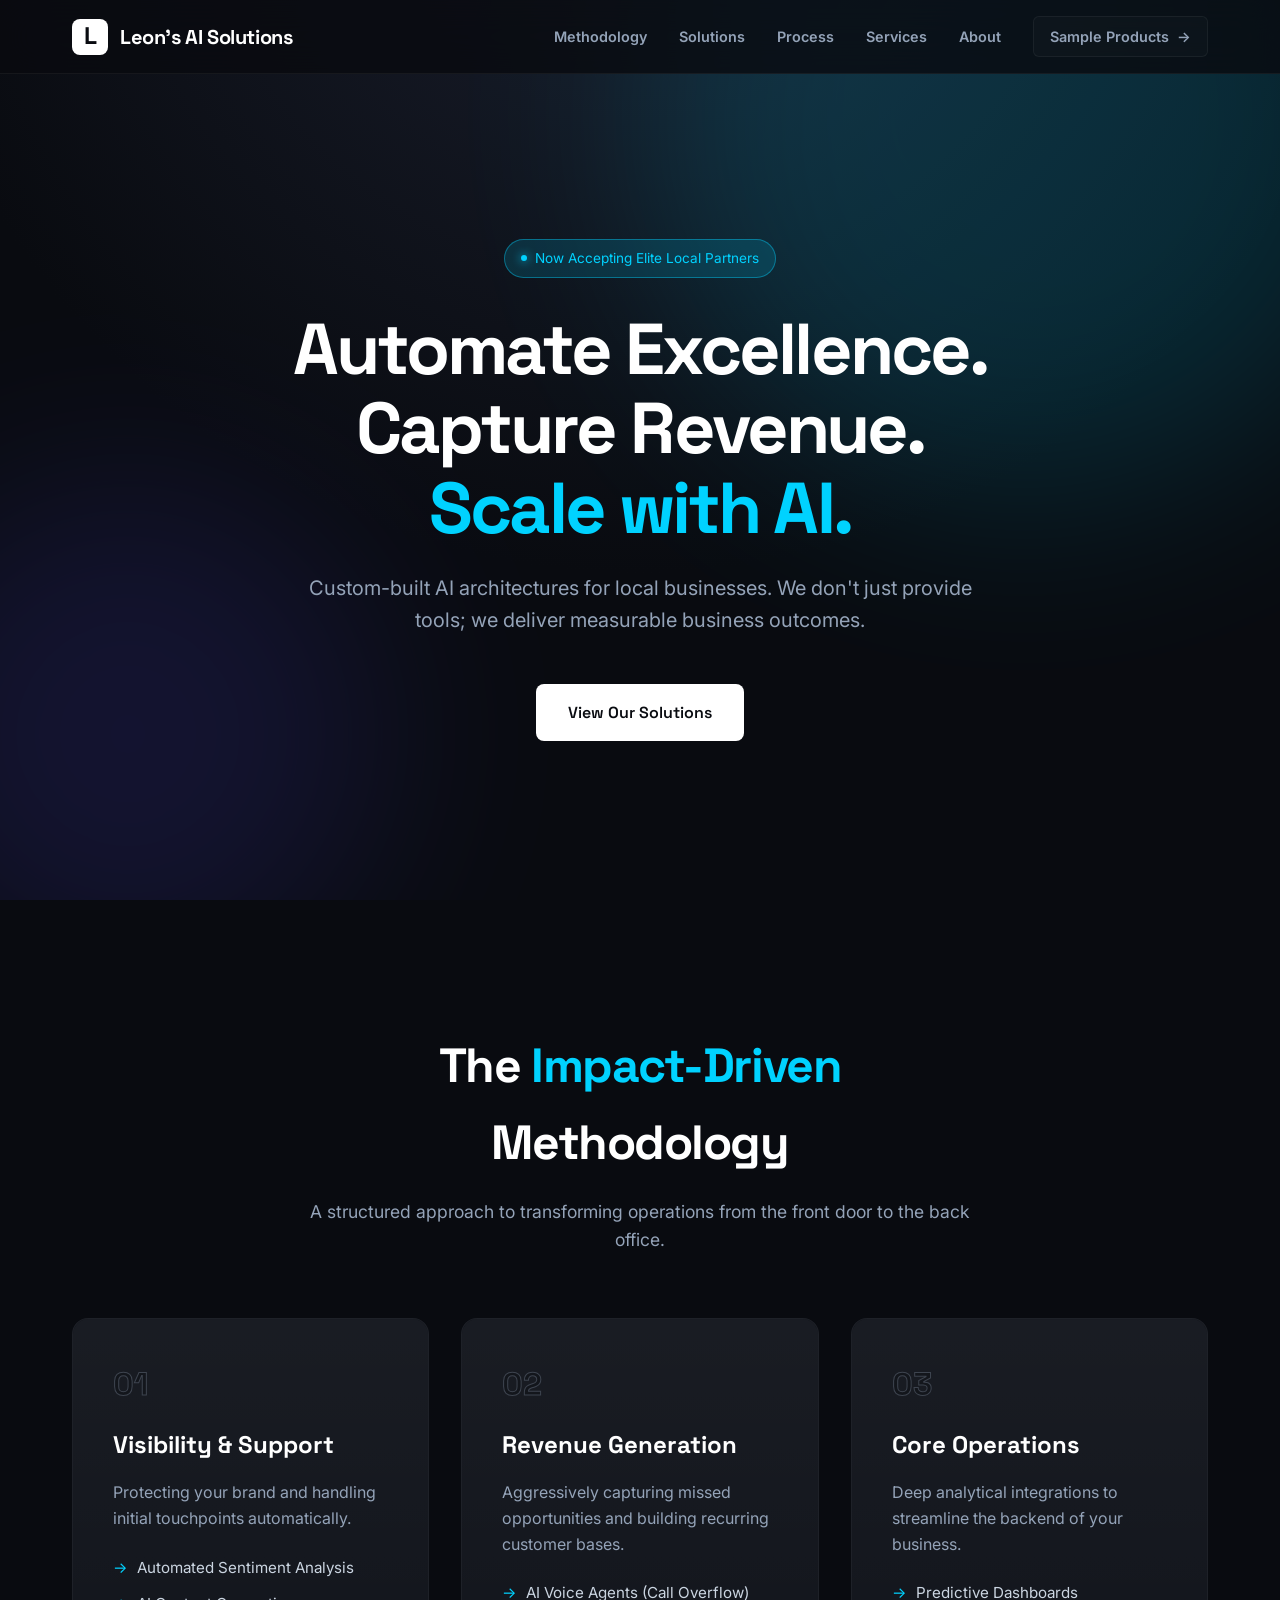
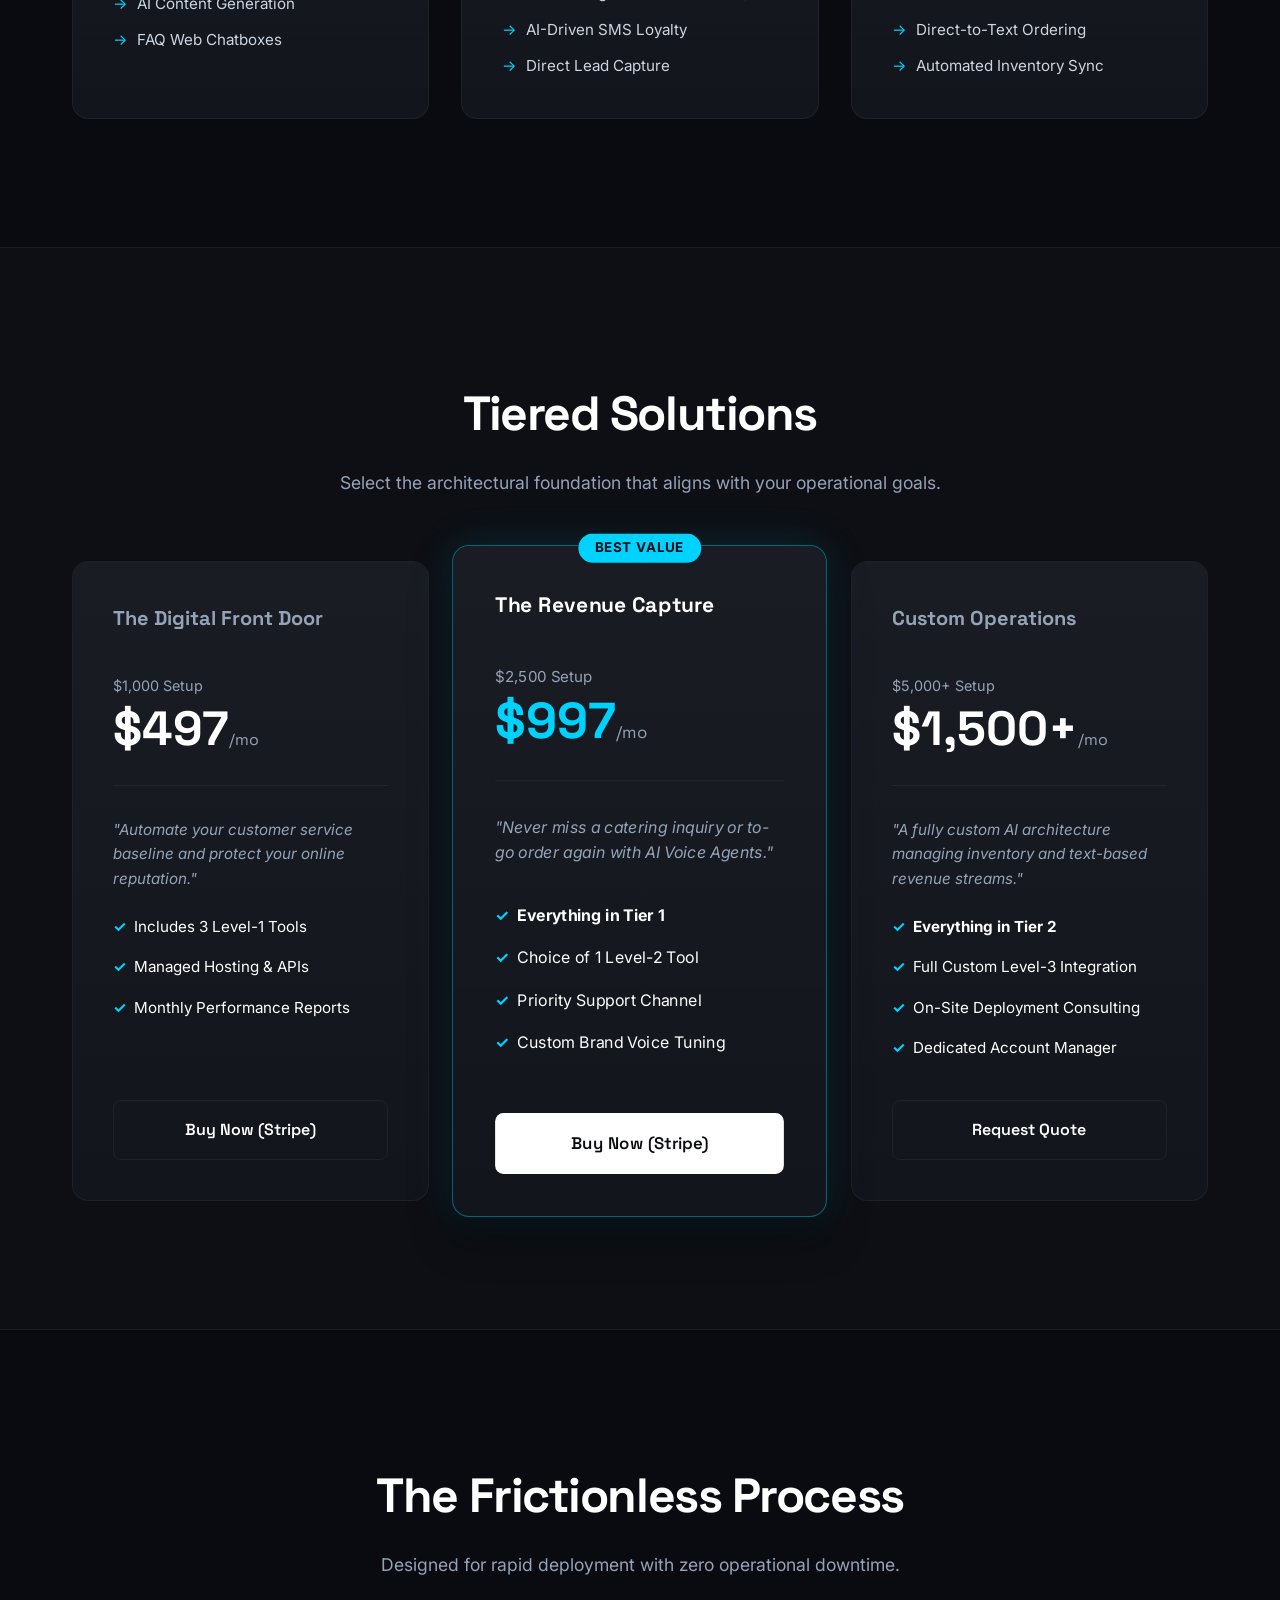
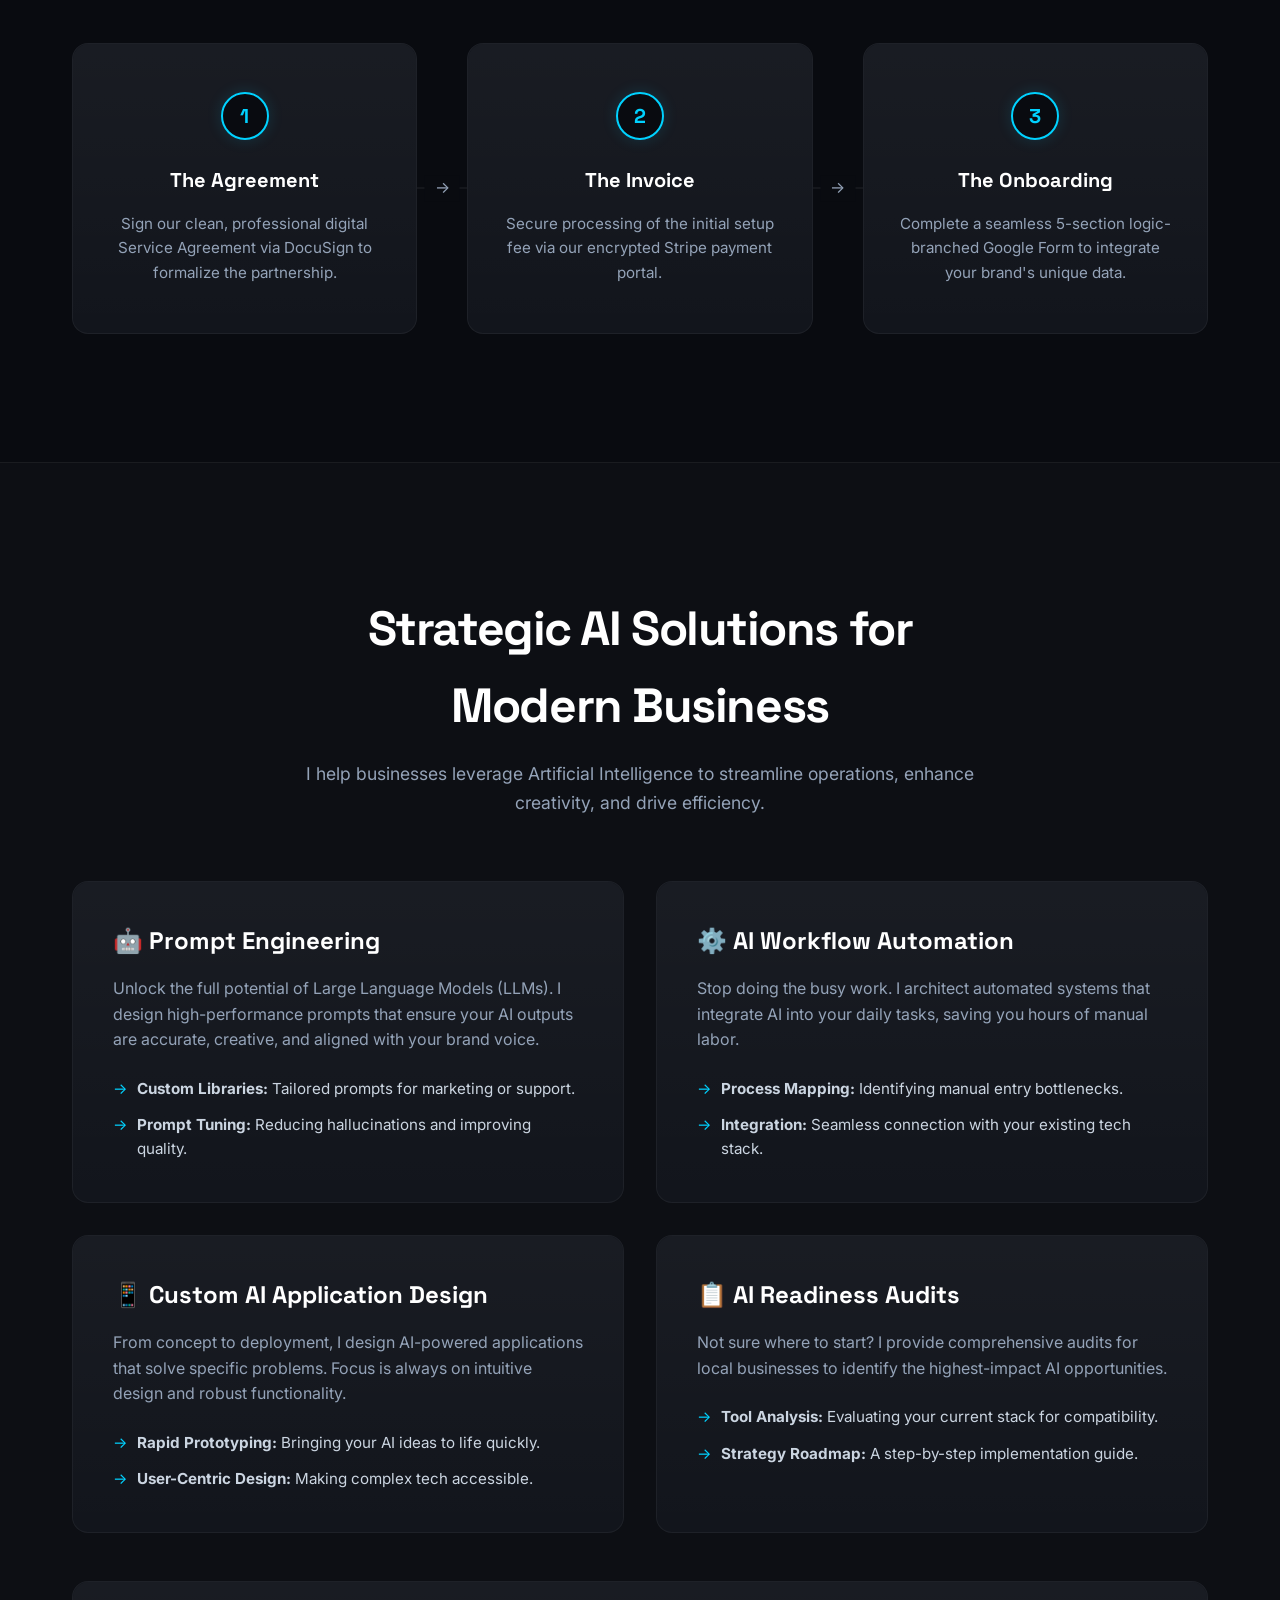
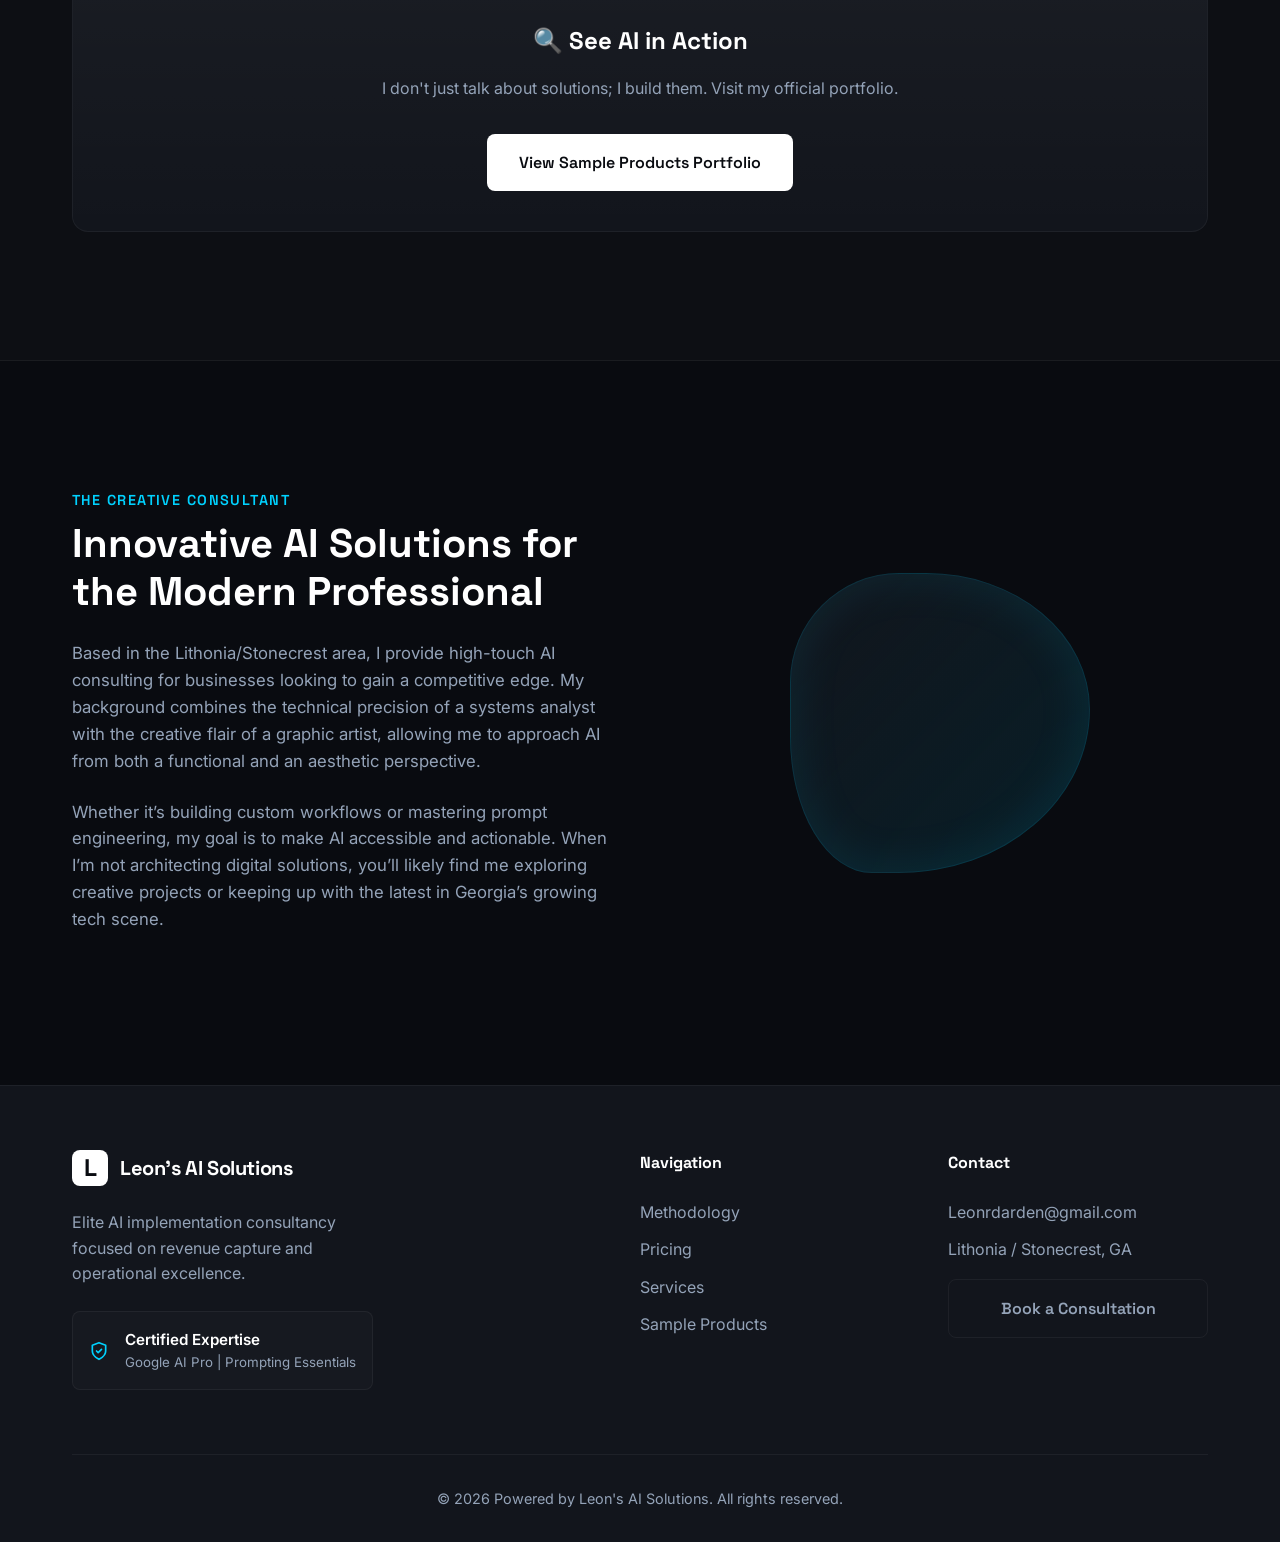
==== leons-ai.html @ 8d6b0072 "Initial commit" ====
<!DOCTYPE html>
<html lang="en">
<head>
    <meta charset="UTF-8">
    <meta name="viewport" content="width=device-width, initial-scale=1.0">
    <meta name="description" content="Leon's AI Solutions - High-conversion, elite AI implementation consultancy.">
    <title>Leon's AI Solutions | Automate Excellence</title>
    <link href="https://fonts.googleapis.com/css2?family=Inter:wght@300;400;600;800&family=Space+Grotesk:wght@400;700&display=swap" rel="stylesheet">
    <link rel="stylesheet" href="leons-ai.css">
</head>
<body>
    
    <!-- Background Effects -->
    <div class="ag-background">
        <div class="ambient-glow primary-glow"></div>
        <div class="ambient-glow secondary-glow"></div>
        <div class="particle left-particle"></div>
        <div class="particle right-particle"></div>
    </div>

    <!-- Navigation -->
    <header class="ag-header">
        <div class="container header-content">
            <div class="logo">
                <span class="logo-mark">L</span>
                <span class="logo-text">Leon's AI Solutions</span>
            </div>
            <nav class="ag-nav">
                <a href="#methodology">Methodology</a>
                <a href="#solutions">Solutions</a>
                <a href="#process">Process</a>
                <a href="#services">Services</a>
                <a href="#about">About</a>
                <a href="index.html" class="portfolio-link">Sample Products <span class="arrow">→</span></a>
            </nav>
        </div>
    </header>

    <main>
        <!-- Section 1: Hero Header -->
        <section class="hero-section">
            <div class="container hero-content">
                <div class="status-badge slide-up-1">
                    <span class="dot"></span>
                    Now Accepting Elite Local Partners
                </div>
                <h1 class="hero-headline slide-up-2">Automate Excellence.<br>Capture Revenue.<br><span class="text-accent">Scale with AI.</span></h1>
                <p class="hero-subheadline slide-up-3">Custom-built AI architectures for local businesses. We don't just provide tools; we deliver measurable business outcomes.</p>
                <div class="hero-actions slide-up-4">
                    <a href="#solutions" class="btn btn-primary">View Our Solutions</a>
                </div>
            </div>
        </section>

        <!-- Section 2: The Methodology -->
        <section id="methodology" class="content-section">
            <div class="container">
                <div class="section-header">
                    <h2>The <span class="text-accent">Impact-Driven</span> Methodology</h2>
                    <p>A structured approach to transforming operations from the front door to the back office.</p>
                </div>
                
                <div class="grid layout-3-col">
                    <!-- Level 1 -->
                    <div class="ag-card float-hover">
                        <div class="card-icon">01</div>
                        <h3>Visibility & Support</h3>
                        <p>Protecting your brand and handling initial touchpoints automatically.</p>
                        <ul class="feature-list">
                            <li>Automated Sentiment Analysis</li>
                            <li>AI Content Generation</li>
                            <li>FAQ Web Chatboxes</li>
                        </ul>
                    </div>

                    <!-- Level 2 -->
                    <div class="ag-card float-hover">
                        <div class="card-icon">02</div>
                        <h3>Revenue Generation</h3>
                        <p>Aggressively capturing missed opportunities and building recurring customer bases.</p>
                        <ul class="feature-list">
                            <li>AI Voice Agents (Call Overflow)</li>
                            <li>AI-Driven SMS Loyalty</li>
                            <li>Direct Lead Capture</li>
                        </ul>
                    </div>

                    <!-- Level 3 -->
                    <div class="ag-card float-hover">
                        <div class="card-icon">03</div>
                        <h3>Core Operations</h3>
                        <p>Deep analytical integrations to streamline the backend of your business.</p>
                        <ul class="feature-list">
                            <li>Predictive Dashboards</li>
                            <li>Direct-to-Text Ordering</li>
                            <li>Automated Inventory Sync</li>
                        </ul>
                    </div>
                </div>
            </div>
        </section>

        <!-- Section 3: Tiered Solutions (Pricing Table) -->
        <section id="solutions" class="content-section section-alternate">
            <div class="container">
                <div class="section-header">
                    <h2>Tiered Solutions</h2>
                    <p>Select the architectural foundation that aligns with your operational goals.</p>
                </div>

                <div class="pricing-grid">
                    <!-- Package 1 -->
                    <div class="pricing-card ag-card">
                        <div class="pkg-header">
                            <h3>The Digital Front Door</h3>
                        </div>
                        <div class="pkg-price">
                            <div class="setup-fee">$1,000 Setup</div>
                            <div class="monthly-fee"><span>$497</span>/mo</div>
                        </div>
                        <p class="pkg-desc">"Automate your customer service baseline and protect your online reputation."</p>
                        <ul class="pkg-features">
                            <li>Includes 3 Level-1 Tools</li>
                            <li>Managed Hosting & APIs</li>
                            <li>Monthly Performance Reports</li>
                        </ul>
                        <a href="javascript:void(0);" class="btn btn-outline stripe-btn">Buy Now (Stripe)</a>
                    </div>

                    <!-- Package 2: Featured -->
                    <div class="pricing-card ag-card featured-pkg">
                        <div class="featured-badge">Best Value</div>
                        <div class="pkg-header">
                            <h3>The Revenue Capture</h3>
                        </div>
                        <div class="pkg-price">
                            <div class="setup-fee">$2,500 Setup</div>
                            <div class="monthly-fee text-accent"><span>$997</span>/mo</div>
                        </div>
                        <p class="pkg-desc">"Never miss a catering inquiry or to-go order again with AI Voice Agents."</p>
                        <ul class="pkg-features">
                            <li><strong>Everything in Tier 1</strong></li>
                            <li>Choice of 1 Level-2 Tool</li>
                            <li>Priority Support Channel</li>
                            <li>Custom Brand Voice Tuning</li>
                        </ul>
                        <a href="javascript:void(0);" class="btn btn-primary stripe-btn">Buy Now (Stripe)</a>
                    </div>

                    <!-- Package 3 -->
                    <div class="pricing-card ag-card">
                        <div class="pkg-header">
                            <h3>Custom Operations</h3>
                        </div>
                        <div class="pkg-price">
                            <div class="setup-fee">$5,000+ Setup</div>
                            <div class="monthly-fee"><span>$1,500+</span>/mo</div>
                        </div>
                        <p class="pkg-desc">"A fully custom AI architecture managing inventory and text-based revenue streams."</p>
                        <ul class="pkg-features">
                            <li><strong>Everything in Tier 2</strong></li>
                            <li>Full Custom Level-3 Integration</li>
                            <li>On-Site Deployment Consulting</li>
                            <li>Dedicated Account Manager</li>
                        </ul>
                        <a href="mailto:Leonrdarden@gmail.com" class="btn btn-outline stripe-btn">Request Quote</a>
                    </div>
                </div>
            </div>
        </section>

        <!-- Section 4: The Frictionless Process -->
        <section id="process" class="content-section">
            <div class="container">
                <div class="section-header">
                    <h2>The Frictionless Process</h2>
                    <p>Designed for rapid deployment with zero operational downtime.</p>
                </div>

                <div class="process-timeline">
                    <div class="process-step ag-card">
                        <div class="step-num">1</div>
                        <div class="step-content">
                            <h4>The Agreement</h4>
                            <p>Sign our clean, professional digital Service Agreement via DocuSign to formalize the partnership.</p>
                        </div>
                    </div>
                    
                    <div class="process-connector"></div>
                    
                    <div class="process-step ag-card">
                        <div class="step-num">2</div>
                        <div class="step-content">
                            <h4>The Invoice</h4>
                            <p>Secure processing of the initial setup fee via our encrypted Stripe payment portal.</p>
                        </div>
                    </div>
                    
                    <div class="process-connector"></div>
                    
                    <div class="process-step ag-card">
                        <div class="step-num">3</div>
                        <div class="step-content">
                            <h4>The Onboarding</h4>
                            <p>Complete a seamless 5-section logic-branched Google Form to integrate your brand's unique data.</p>
                        </div>
                    </div>
                </div>
            </div>
        </section>

        <!-- Section: Services -->
        <section id="services" class="content-section section-alternate">
            <div class="container">
                <div class="section-header">
                    <h2>Strategic AI Solutions for Modern Business</h2>
                    <p>I help businesses leverage Artificial Intelligence to streamline operations, enhance creativity, and drive efficiency.</p>
                </div>

                <div class="grid layout-2-col">
                    <div class="ag-card">
                        <h3>🤖 Prompt Engineering</h3>
                        <p>Unlock the full potential of Large Language Models (LLMs). I design high-performance prompts that ensure your AI outputs are accurate, creative, and aligned with your brand voice.</p>
                        <ul class="feature-list">
                            <li><strong>Custom Libraries:</strong> Tailored prompts for marketing or support.</li>
                            <li><strong>Prompt Tuning:</strong> Reducing hallucinations and improving quality.</li>
                        </ul>
                    </div>

                    <div class="ag-card">
                        <h3>⚙️ AI Workflow Automation</h3>
                        <p>Stop doing the busy work. I architect automated systems that integrate AI into your daily tasks, saving you hours of manual labor.</p>
                        <ul class="feature-list">
                            <li><strong>Process Mapping:</strong> Identifying manual entry bottlenecks.</li>
                            <li><strong>Integration:</strong> Seamless connection with your existing tech stack.</li>
                        </ul>
                    </div>

                    <div class="ag-card">
                        <h3>📱 Custom AI Application Design</h3>
                        <p>From concept to deployment, I design AI-powered applications that solve specific problems. Focus is always on intuitive design and robust functionality.</p>
                        <ul class="feature-list">
                            <li><strong>Rapid Prototyping:</strong> Bringing your AI ideas to life quickly.</li>
                            <li><strong>User-Centric Design:</strong> Making complex tech accessible.</li>
                        </ul>
                    </div>

                    <div class="ag-card">
                        <h3>📋 AI Readiness Audits</h3>
                        <p>Not sure where to start? I provide comprehensive audits for local businesses to identify the highest-impact AI opportunities.</p>
                        <ul class="feature-list">
                            <li><strong>Tool Analysis:</strong> Evaluating your current stack for compatibility.</li>
                            <li><strong>Strategy Roadmap:</strong> A step-by-step implementation guide.</li>
                        </ul>
                    </div>
                </div>

                <div class="cta-banner ag-card" style="margin-top: 3rem; text-align: center;">
                    <h3>🔍 See AI in Action</h3>
                    <p style="margin-bottom: 2rem;">I don't just talk about solutions; I build them. Visit my official portfolio.</p>
                    <a href="index.html" class="btn btn-primary">View Sample Products Portfolio</a>
                </div>
            </div>
        </section>

        <!-- Section: About Me -->
        <section id="about" class="content-section">
            <div class="container">
                <div class="about-grid">
                    <div class="about-content">
                        <span class="text-accent" style="font-weight: 600; font-size: 0.9rem; text-transform: uppercase; letter-spacing: 0.1em; display: block; margin-bottom: 0.5rem;">The Creative Consultant</span>
                        <h2>Innovative AI Solutions for the Modern Professional</h2>
                        <p>Based in the Lithonia/Stonecrest area, I provide high-touch AI consulting for businesses looking to gain a competitive edge. My background combines the technical precision of a systems analyst with the creative flair of a graphic artist, allowing me to approach AI from both a functional and an aesthetic perspective.</p>
                        <p>Whether it’s building custom workflows or mastering prompt engineering, my goal is to make AI accessible and actionable. When I’m not architecting digital solutions, you’ll likely find me exploring creative projects or keeping up with the latest in Georgia’s growing tech scene.</p>
                    </div>
                    <div class="about-visual">
                        <div class="ag-abstract-shape"></div>
                    </div>
                </div>
            </div>
        </section>

    </main>

    <!-- Section 5: Footer -->
    <footer class="ag-footer">
        <div class="container">
            <div class="footer-grid">
                <div class="footer-brand">
                    <div class="logo">
                        <span class="logo-mark">L</span>
                        <span class="logo-text">Leon's AI Solutions</span>
                    </div>
                    <p class="footer-desc">Elite AI implementation consultancy focused on revenue capture and operational excellence.</p>
                    
                    <!-- Trust Badge -->
                    <div class="trust-badge">
                        <svg xmlns="http://www.w3.org/2000/svg" width="20" height="20" viewBox="0 0 24 24" fill="none" stroke="var(--accent-blue)" stroke-width="2" stroke-linecap="round" stroke-linejoin="round"><path d="M12 22s8-4 8-10V5l-8-3-8 3v7c0 6 8 10 8 10z"></path><path d="m9 12 2 2 4-4"></path></svg>
                        <div class="badge-text">
                            <span>Certified Expertise</span>
                            <small>Google AI Pro | Prompting Essentials</small>
                        </div>
                    </div>
                </div>

                <div class="footer-links">
                    <h4>Navigation</h4>
                    <a href="#methodology">Methodology</a>
                    <a href="#solutions">Pricing</a>
                    <a href="#services">Services</a>
                    <a href="index.html">Sample Products</a>
                </div>

                <div class="footer-contact">
                    <h4>Contact</h4>
                    <a href="mailto:Leonrdarden@gmail.com">Leonrdarden@gmail.com</a>
                    <p>Lithonia / Stonecrest, GA</p>
                    <a href="#solutions" class="btn btn-outline footer-btn" style="margin-top: 1rem;">Book a Consultation</a>
                </div>
            </div>
            <div class="footer-bottom">
                <p>&copy; 2026 Powered by Leon's AI Solutions. All rights reserved.</p>
            </div>
        </div>
    </footer>

</body>
</html>
---- leons-ai.css ----
/* =========================================================================
   Leon's AI Solutions | Anti-Gravity Aesthetic
   ========================================================================= */

:root {
    /* Color Palette */
    --slate-bg: #090B10;
    --slate-card: #12151C;
    --slate-border: rgba(255, 255, 255, 0.05);
    
    --accent-blue: #00D2FF;
    --accent-blue-dim: rgba(0, 210, 255, 0.15);
    --accent-blue-glow: rgba(0, 210, 255, 0.4);
    
    --text-primary: #FFFFFF;
    --text-secondary: #94A3B8;
    
    /* Typography */
    --font-heading: 'Space Grotesk', sans-serif;
    --font-body: 'Inter', sans-serif;
    
    /* Layout */
    --container-width: 1200px;
    --section-spacing: 8rem;
}

/* =========================================================================
   Base & Resets
   ========================================================================= */
* {
    margin: 0;
    padding: 0;
    box-sizing: border-box;
}

html {
    scroll-behavior: smooth;
}

body {
    background-color: var(--slate-bg);
    color: var(--text-primary);
    font-family: var(--font-body);
    line-height: 1.6;
    overflow-x: hidden;
}

h1, h2, h3, h4, .text-accent {
    font-family: var(--font-heading);
}

.text-accent {
    color: var(--accent-blue);
}

a {
    text-decoration: none;
    color: inherit;
}

ul {
    list-style: none;
}

.container {
    max-width: var(--container-width);
    margin: 0 auto;
    padding: 0 2rem;
}

/* =========================================================================
   Anti-Gravity Effects & Background
   ========================================================================= */
.ag-background {
    position: fixed;
    top: 0;
    left: 0;
    width: 100vw;
    height: 100vh;
    z-index: -1;
    overflow: hidden;
    background: radial-gradient(circle at 50% -20%, #1a1f2e 0%, var(--slate-bg) 60%);
}

.ambient-glow {
    position: absolute;
    border-radius: 50%;
    filter: blur(100px);
    opacity: 0.15;
    animation: float 20s infinite alternate ease-in-out;
}

.primary-glow {
    width: 60vw;
    height: 60vw;
    background: var(--accent-blue);
    top: -30%;
    right: -10%;
}

.secondary-glow {
    width: 40vw;
    height: 40vw;
    background: #4F46E5; /* subtle purple mix */
    bottom: -10%;
    left: -10%;
    animation-delay: -5s;
}

@keyframes float {
    0% { transform: translate(0, 0); }
    100% { transform: translate(-30px, 30px); }
}

/* Floating Elements Classes */
.float-hover {
    transition: transform 0.4s cubic-bezier(0.175, 0.885, 0.32, 1.275), box-shadow 0.4s ease;
}

.float-hover:hover {
    transform: translateY(-8px);
    box-shadow: 0 20px 40px rgba(0, 0, 0, 0.4), 0 0 20px var(--accent-blue-dim);
}

/* Animations */
.slide-up-1 { animation: slideUp 0.8s ease-out forwards; opacity: 0; }
.slide-up-2 { animation: slideUp 0.8s ease-out 0.2s forwards; opacity: 0; }
.slide-up-3 { animation: slideUp 0.8s ease-out 0.4s forwards; opacity: 0; }
.slide-up-4 { animation: slideUp 0.8s ease-out 0.6s forwards; opacity: 0; }

@keyframes slideUp {
    from { opacity: 0; transform: translateY(30px); }
    to { opacity: 1; transform: translateY(0); }
}

/* =========================================================================
   Header & Navigation
   ========================================================================= */
.ag-header {
    position: fixed;
    top: 0;
    width: 100%;
    z-index: 1000;
    backdrop-filter: blur(20px);
    -webkit-backdrop-filter: blur(20px);
    background: rgba(9, 11, 16, 0.8);
    border-bottom: 1px solid var(--slate-border);
    padding: 1rem 0;
    transition: all 0.3s ease;
}

.header-content {
    display: flex;
    justify-content: space-between;
    align-items: center;
}

.logo {
    display: flex;
    align-items: center;
    gap: 0.75rem;
}

.logo-mark {
    font-family: var(--font-heading);
    font-weight: 800;
    font-size: 1.5rem;
    color: var(--slate-bg);
    background: var(--text-primary);
    width: 36px;
    height: 36px;
    display: flex;
    align-items: center;
    justify-content: center;
    border-radius: 8px;
}

.logo-text {
    font-family: var(--font-heading);
    font-weight: 700;
    font-size: 1.25rem;
    letter-spacing: -0.02em;
}

.ag-nav {
    display: flex;
    gap: 2rem;
    align-items: center;
}

.ag-nav a {
    color: var(--text-secondary);
    font-size: 0.9rem;
    font-weight: 600;
    transition: color 0.3s ease;
}

.ag-nav a:hover {
    color: var(--text-primary);
}

.portfolio-link {
    display: flex;
    align-items: center;
    gap: 0.5rem;
    border: 1px solid var(--slate-border);
    padding: 0.5rem 1rem;
    border-radius: 6px;
    background: rgba(255, 255, 255, 0.02);
}

.portfolio-link:hover {
    border-color: var(--accent-blue);
    color: var(--accent-blue) !important;
}

.portfolio-link .arrow {
    transition: transform 0.3s ease;
}

.portfolio-link:hover .arrow {
    transform: translateX(4px);
}

/* =========================================================================
   Buttons
   ========================================================================= */
.btn {
    display: inline-block;
    padding: 1rem 2rem;
    border-radius: 8px;
    font-family: var(--font-heading);
    font-weight: 600;
    font-size: 1rem;
    cursor: pointer;
    transition: all 0.3s ease;
    text-align: center;
}

.btn-primary {
    background: var(--text-primary);
    color: var(--slate-bg);
    border: none;
}

.btn-primary:hover {
    background: var(--accent-blue);
    box-shadow: 0 0 20px var(--accent-blue-glow);
    transform: translateY(-2px);
}

.btn-outline {
    background: transparent;
    color: var(--text-primary);
    border: 1px solid var(--slate-border);
}

.btn-outline:hover {
    border-color: var(--text-primary);
    background: rgba(255, 255, 255, 0.05);
}

/* =========================================================================
   Sections & Layout
   ========================================================================= */
.content-section {
    padding: var(--section-spacing) 0;
}

.section-alternate {
    background: rgba(255, 255, 255, 0.02);
    border-top: 1px solid var(--slate-border);
    border-bottom: 1px solid var(--slate-border);
}

.section-header {
    text-align: center;
    max-width: 700px;
    margin: 0 auto 4rem;
}

.section-header h2 {
    font-size: 3rem;
    letter-spacing: -0.03em;
    margin-bottom: 1rem;
}

.section-header p {
    color: var(--text-secondary);
    font-size: 1.1rem;
}

.grid {
    display: grid;
    gap: 2rem;
}

.layout-3-col { grid-template-columns: repeat(3, 1fr); }
.layout-2-col { grid-template-columns: repeat(2, 1fr); }

/* Anti-Gravity Cards */
.ag-card {
    background: var(--slate-card);
    border: 1px solid var(--slate-border);
    border-radius: 16px;
    padding: 2.5rem;
    position: relative;
    z-index: 1;
}

.ag-card::before {
    content: '';
    position: absolute;
    top: 0; left: 0; right: 0; bottom: 0;
    border-radius: inherit;
    background: linear-gradient(180deg, rgba(255,255,255,0.03) 0%, transparent 100%);
    z-index: -1;
    pointer-events: none;
}

/* =========================================================================
   Hero Section
   ========================================================================= */
.hero-section {
    min-height: 100vh;
    display: flex;
    align-items: center;
    padding-top: 80px; /* offset header */
    text-align: center;
}

.hero-content {
    max-width: 900px;
}

.status-badge {
    display: inline-flex;
    align-items: center;
    gap: 0.5rem;
    padding: 0.5rem 1rem;
    background: var(--accent-blue-dim);
    border: 1px solid var(--accent-blue-glow);
    border-radius: 20px;
    font-size: 0.85rem;
    font-family: var(--font-mono);
    color: var(--accent-blue);
    margin-bottom: 2rem;
}

.status-badge .dot {
    width: 6px;
    height: 6px;
    background: var(--accent-blue);
    border-radius: 50%;
    box-shadow: 0 0 10px var(--accent-blue);
}

.hero-headline {
    font-size: 4.5rem;
    line-height: 1.1;
    letter-spacing: -0.04em;
    margin-bottom: 1.5rem;
}

.hero-subheadline {
    font-size: 1.25rem;
    color: var(--text-secondary);
    max-width: 700px;
    margin: 0 auto 3rem;
}

/* =========================================================================
   Methodology & Services
   ========================================================================= */
.card-icon {
    font-family: var(--font-heading);
    font-size: 2rem;
    font-weight: 800;
    color: var(--slate-bg);
    -webkit-text-stroke: 1px var(--text-secondary);
    opacity: 0.3;
    margin-bottom: 1rem;
}

.ag-card h3 {
    font-size: 1.5rem;
    margin-bottom: 1rem;
}

.ag-card p {
    color: var(--text-secondary);
    margin-bottom: 1.5rem;
}

.feature-list {
    display: flex;
    flex-direction: column;
    gap: 0.75rem;
}

.feature-list li {
    position: relative;
    padding-left: 1.5rem;
    font-size: 0.95rem;
    color: #cbd5e1;
}

.feature-list li::before {
    content: '→';
    position: absolute;
    left: 0;
    color: var(--accent-blue);
}

/* =========================================================================
   Pricing Table
   ========================================================================= */
.pricing-grid {
    display: grid;
    grid-template-columns: repeat(3, 1fr);
    gap: 2rem;
    align-items: center; /* helps with the featured pkg popping out */
}

.pricing-card {
    display: flex;
    flex-direction: column;
    height: 100%;
}

.featured-pkg {
    transform: scale(1.05);
    border-color: var(--accent-blue-glow);
    box-shadow: 0 20px 40px rgba(0, 0, 0, 0.4), 0 0 40px var(--accent-blue-dim);
    z-index: 2;
}

.featured-badge {
    position: absolute;
    top: -12px;
    left: 50%;
    transform: translateX(-50%);
    background: var(--accent-blue);
    color: var(--slate-bg);
    padding: 0.25rem 1rem;
    border-radius: 20px;
    font-size: 0.8rem;
    font-weight: 700;
    text-transform: uppercase;
    letter-spacing: 0.05em;
}

.pkg-header {
    margin-bottom: 1.5rem;
}

.pkg-header h3 {
    font-size: 1.25rem;
    color: var(--text-secondary);
}

.featured-pkg .pkg-header h3 {
    color: var(--text-primary);
}

.pkg-price {
    margin-bottom: 2rem;
    padding-bottom: 2rem;
    border-bottom: 1px solid var(--slate-border);
}

.setup-fee {
    font-size: 0.9rem;
    color: var(--text-secondary);
    margin-bottom: 0.5rem;
}

.monthly-fee {
    font-family: var(--font-heading);
    font-size: 1rem;
    color: var(--text-secondary);
}

.monthly-fee span {
    font-size: 3rem;
    font-weight: 800;
    color: var(--text-primary);
    line-height: 1;
}

.featured-pkg .monthly-fee span {
    color: var(--accent-blue);
}

.pkg-desc {
    font-size: 0.95rem !important;
    font-style: italic;
    min-height: 60px;
}

.pkg-features {
    flex-grow: 1;
    display: flex;
    flex-direction: column;
    gap: 1rem;
    margin-bottom: 2.5rem;
}

.pkg-features li {
    font-size: 0.95rem;
    display: flex;
    align-items: flex-start;
    gap: 0.5rem;
}

.pkg-features li::before {
    content: '✓';
    color: var(--accent-blue);
    font-weight: bold;
}

.stripe-btn {
    width: 100%;
    margin-top: auto;
}

/* =========================================================================
   Process Timeline
   ========================================================================= */
.process-timeline {
    display: flex;
    align-items: center;
    justify-content: space-between;
}

.process-step {
    flex: 1;
    text-align: center;
    padding: 3rem 2rem;
    position: relative;
}

.step-num {
    width: 48px;
    height: 48px;
    border-radius: 50%;
    background: var(--slate-bg);
    border: 2px solid var(--accent-blue);
    color: var(--accent-blue);
    display: flex;
    align-items: center;
    justify-content: center;
    font-family: var(--font-heading);
    font-size: 1.25rem;
    font-weight: 700;
    margin: 0 auto 1.5rem;
    box-shadow: 0 0 15px var(--accent-blue-dim);
}

.step-content h4 {
    font-size: 1.25rem;
    margin-bottom: 1rem;
}

.step-content p {
    font-size: 0.95rem;
    color: var(--text-secondary);
    margin: 0;
}

.process-connector {
    width: 50px;
    height: 2px;
    background: var(--slate-border);
    position: relative;
}

.process-connector::after {
    content: '→';
    position: absolute;
    top: 50%;
    left: 50%;
    transform: translate(-50%, -50%);
    color: var(--text-secondary);
    background: var(--slate-bg);
    padding: 0 10px;
}

/* =========================================================================
   About Section
   ========================================================================= */
.about-grid {
    display: grid;
    grid-template-columns: 1fr 1fr;
    gap: 4rem;
    align-items: center;
}

.about-content h2 {
    font-size: 2.5rem;
    margin-bottom: 1.5rem;
    line-height: 1.2;
}

.about-content p {
    color: var(--text-secondary);
    margin-bottom: 1.5rem;
    font-size: 1.05rem;
}

.about-visual {
    position: relative;
    height: 400px;
    display: flex;
    align-items: center;
    justify-content: center;
}

.ag-abstract-shape {
    width: 300px;
    height: 300px;
    border-radius: 40% 60% 70% 30% / 40% 50% 60% 50%;
    background: linear-gradient(135deg, var(--slate-card), rgba(0, 210, 255, 0.1));
    border: 1px solid var(--accent-blue-dim);
    box-shadow: inset 0 0 50px rgba(0, 210, 255, 0.1);
    animation: morph 8s ease-in-out infinite alternate;
}

@keyframes morph {
    0% { border-radius: 40% 60% 70% 30% / 40% 50% 60% 50%; }
    100% { border-radius: 60% 40% 30% 70% / 60% 30% 70% 40%; }
}

/* =========================================================================
   Footer
   ========================================================================= */
.ag-footer {
    border-top: 1px solid var(--slate-border);
    background: var(--slate-card);
    padding: 4rem 0 2rem;
}

.footer-grid {
    display: grid;
    grid-template-columns: 2fr 1fr 1fr;
    gap: 3rem;
    margin-bottom: 4rem;
}

.footer-desc {
    color: var(--text-secondary);
    margin: 1.5rem 0;
    max-width: 300px;
}

.trust-badge {
    display: inline-flex;
    align-items: center;
    gap: 1rem;
    padding: 1rem;
    background: rgba(255, 255, 255, 0.02);
    border: 1px solid var(--slate-border);
    border-radius: 8px;
}

.badge-text {
    display: flex;
    flex-direction: column;
}

.badge-text span {
    font-weight: 600;
    font-size: 0.95rem;
}

.badge-text small {
    color: var(--text-secondary);
}

.footer-links h4, .footer-contact h4 {
    font-family: var(--font-heading);
    margin-bottom: 1.5rem;
    color: var(--text-primary);
}

.footer-links a, .footer-contact a {
    display: block;
    color: var(--text-secondary);
    margin-bottom: 0.75rem;
    transition: color 0.3s ease;
}

.footer-links a:hover, .footer-contact a:hover {
    color: var(--accent-blue);
}

.footer-contact p {
    color: var(--text-secondary);
    margin-bottom: 0.75rem;
}

.footer-bottom {
    text-align: center;
    padding-top: 2rem;
    border-top: 1px solid var(--slate-border);
    color: var(--text-secondary);
    font-size: 0.9rem;
}

/* =========================================================================
   Responsive Design
   ========================================================================= */
@media (max-width: 1024px) {
    .pricing-grid { grid-template-columns: 1fr; }
    .featured-pkg { transform: scale(1); }
    .process-timeline { flex-direction: column; gap: 2rem; }
    .process-connector { width: 2px; height: 50px; }
    .process-connector::after { content: '↓'; }
}

@media (max-width: 768px) {
    .hero-headline { font-size: 3rem; }
    .grid.layout-3-col, .grid.layout-2-col, .about-grid, .footer-grid { grid-template-columns: 1fr; }
    .ag-nav { display: none; /* simple mobile hide for now */ }
}
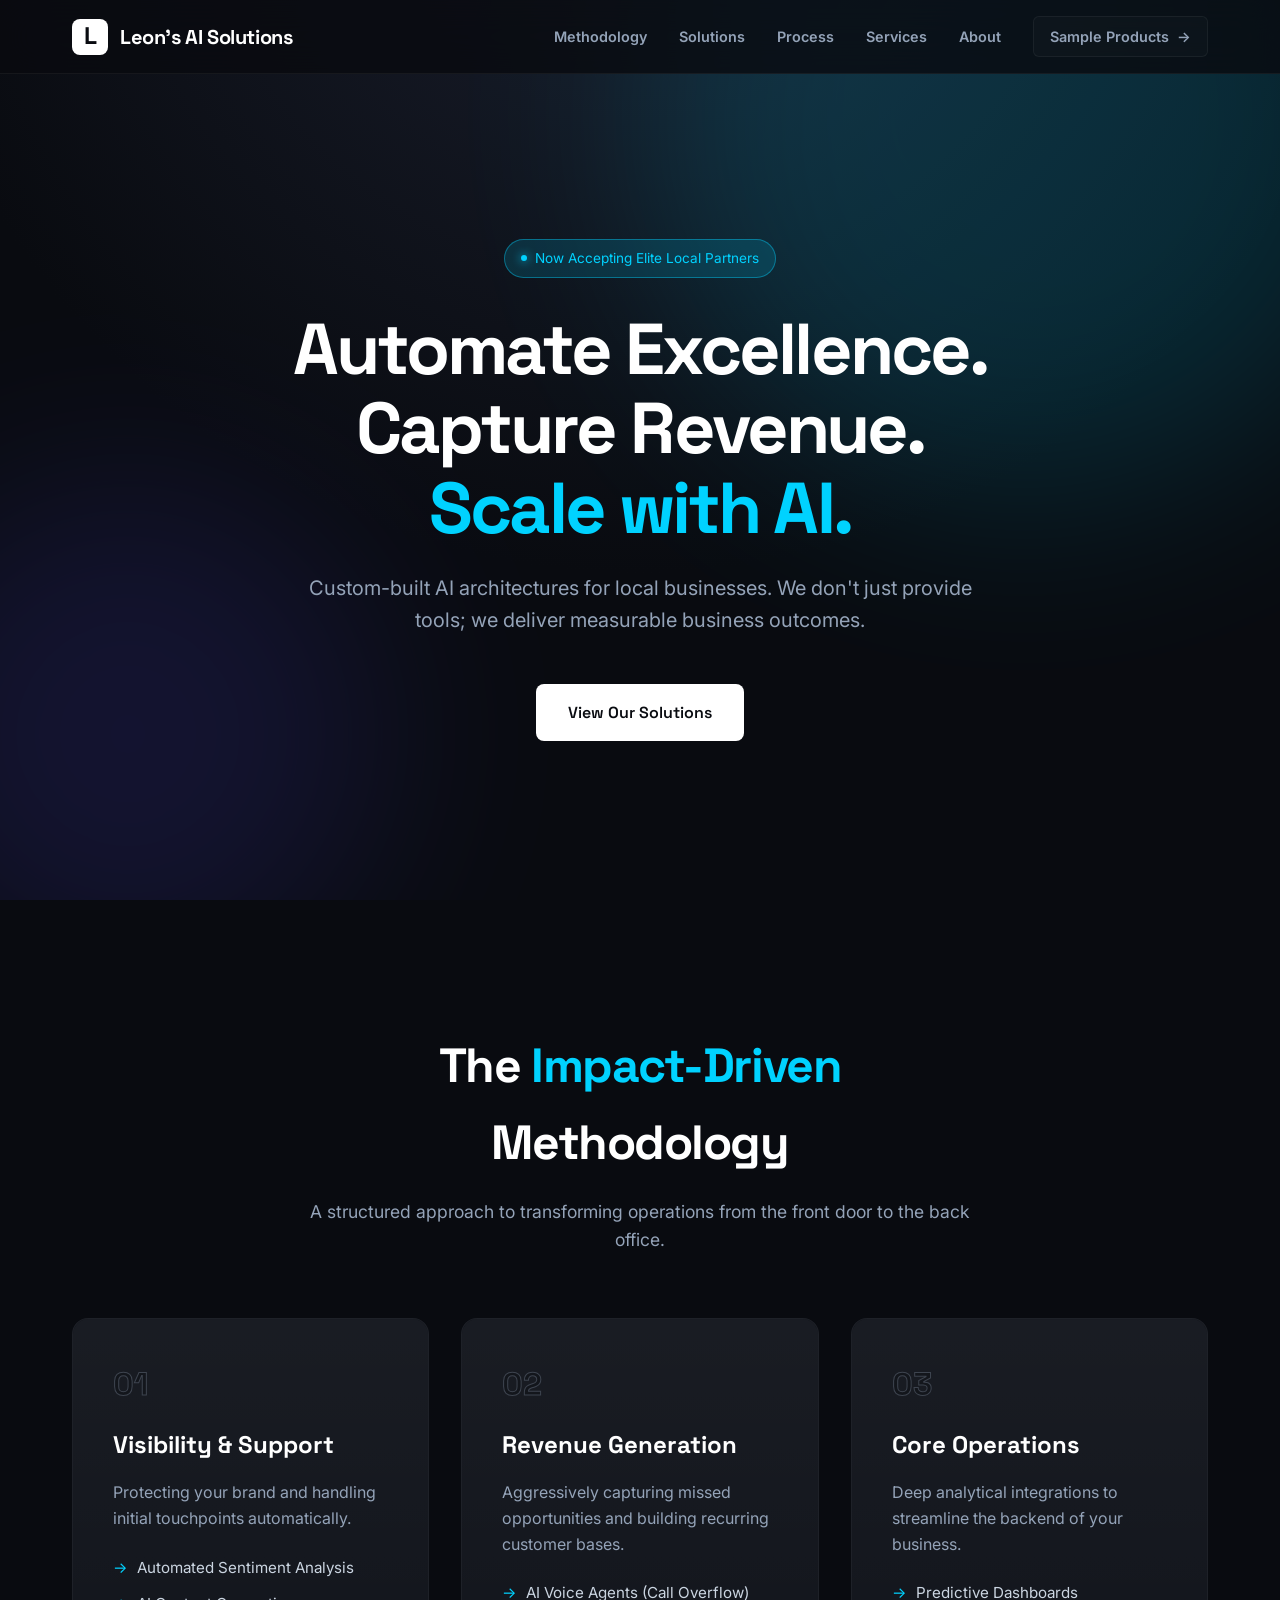
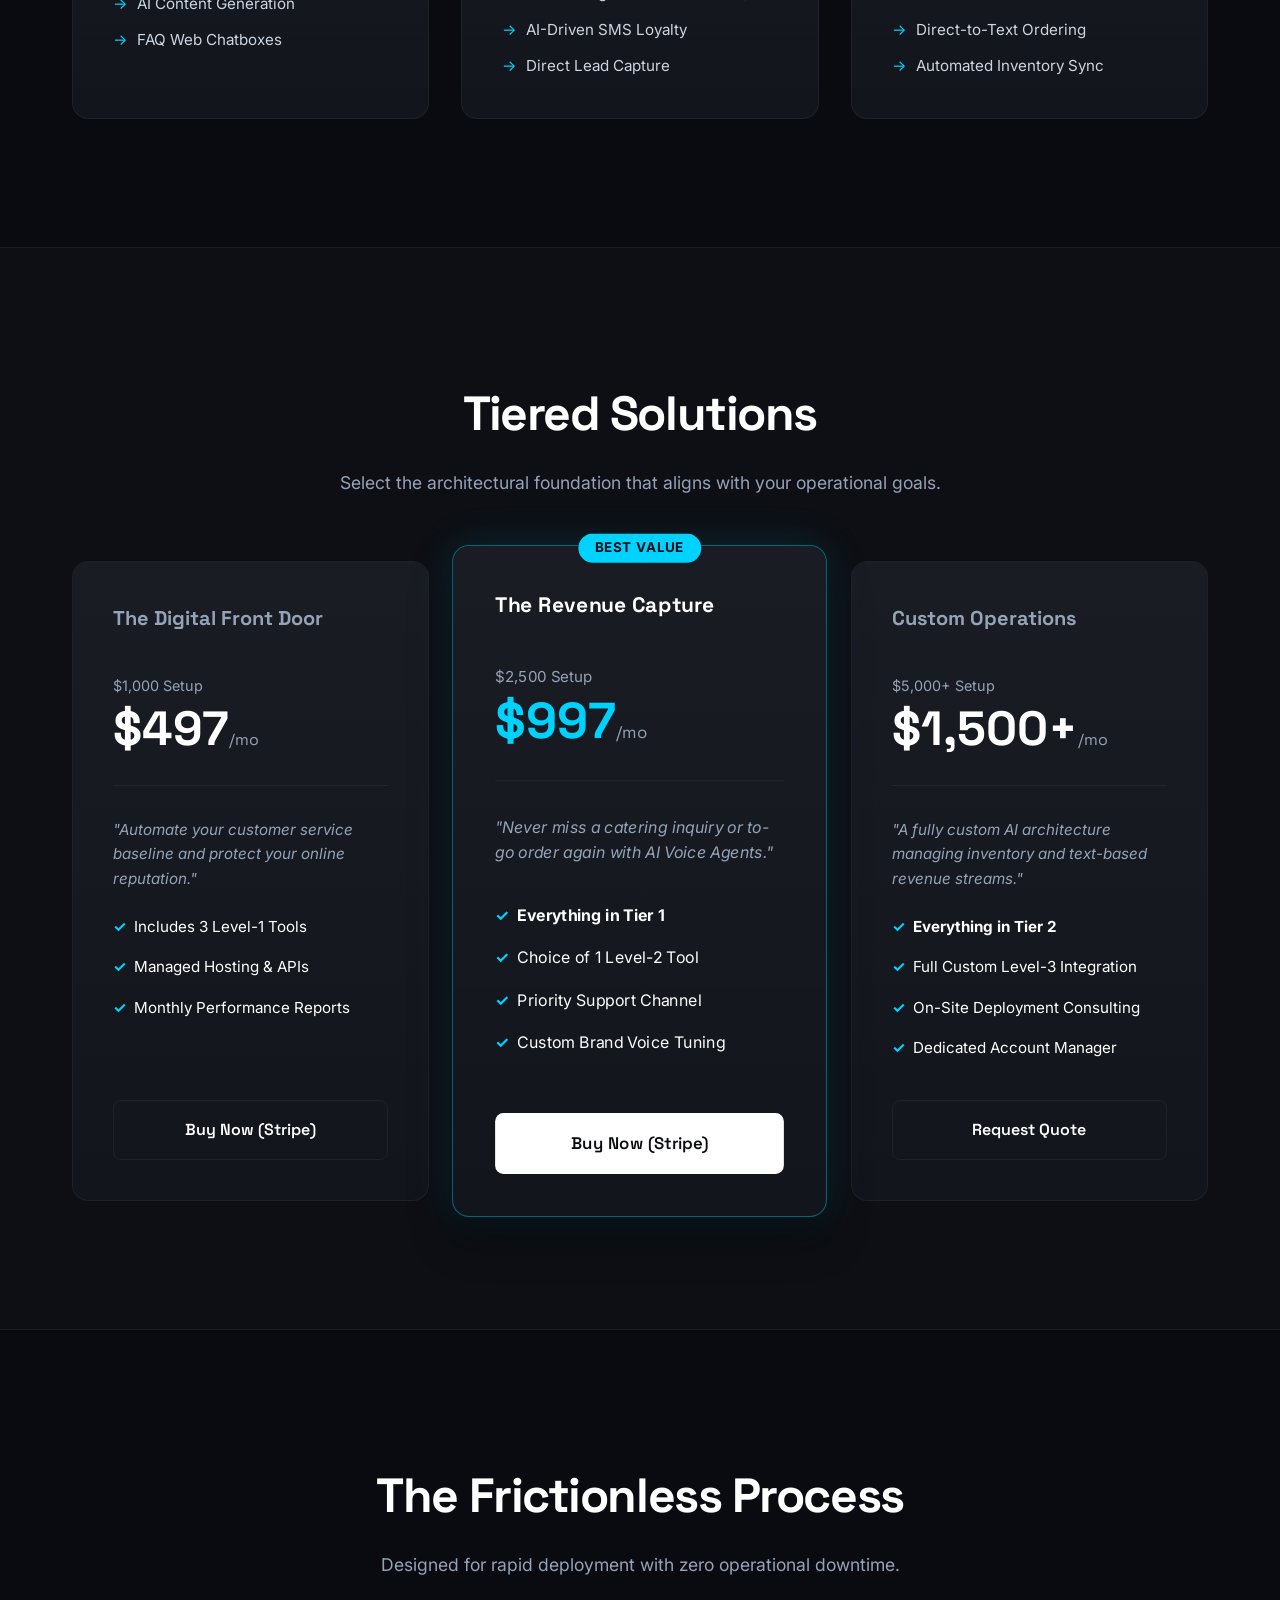
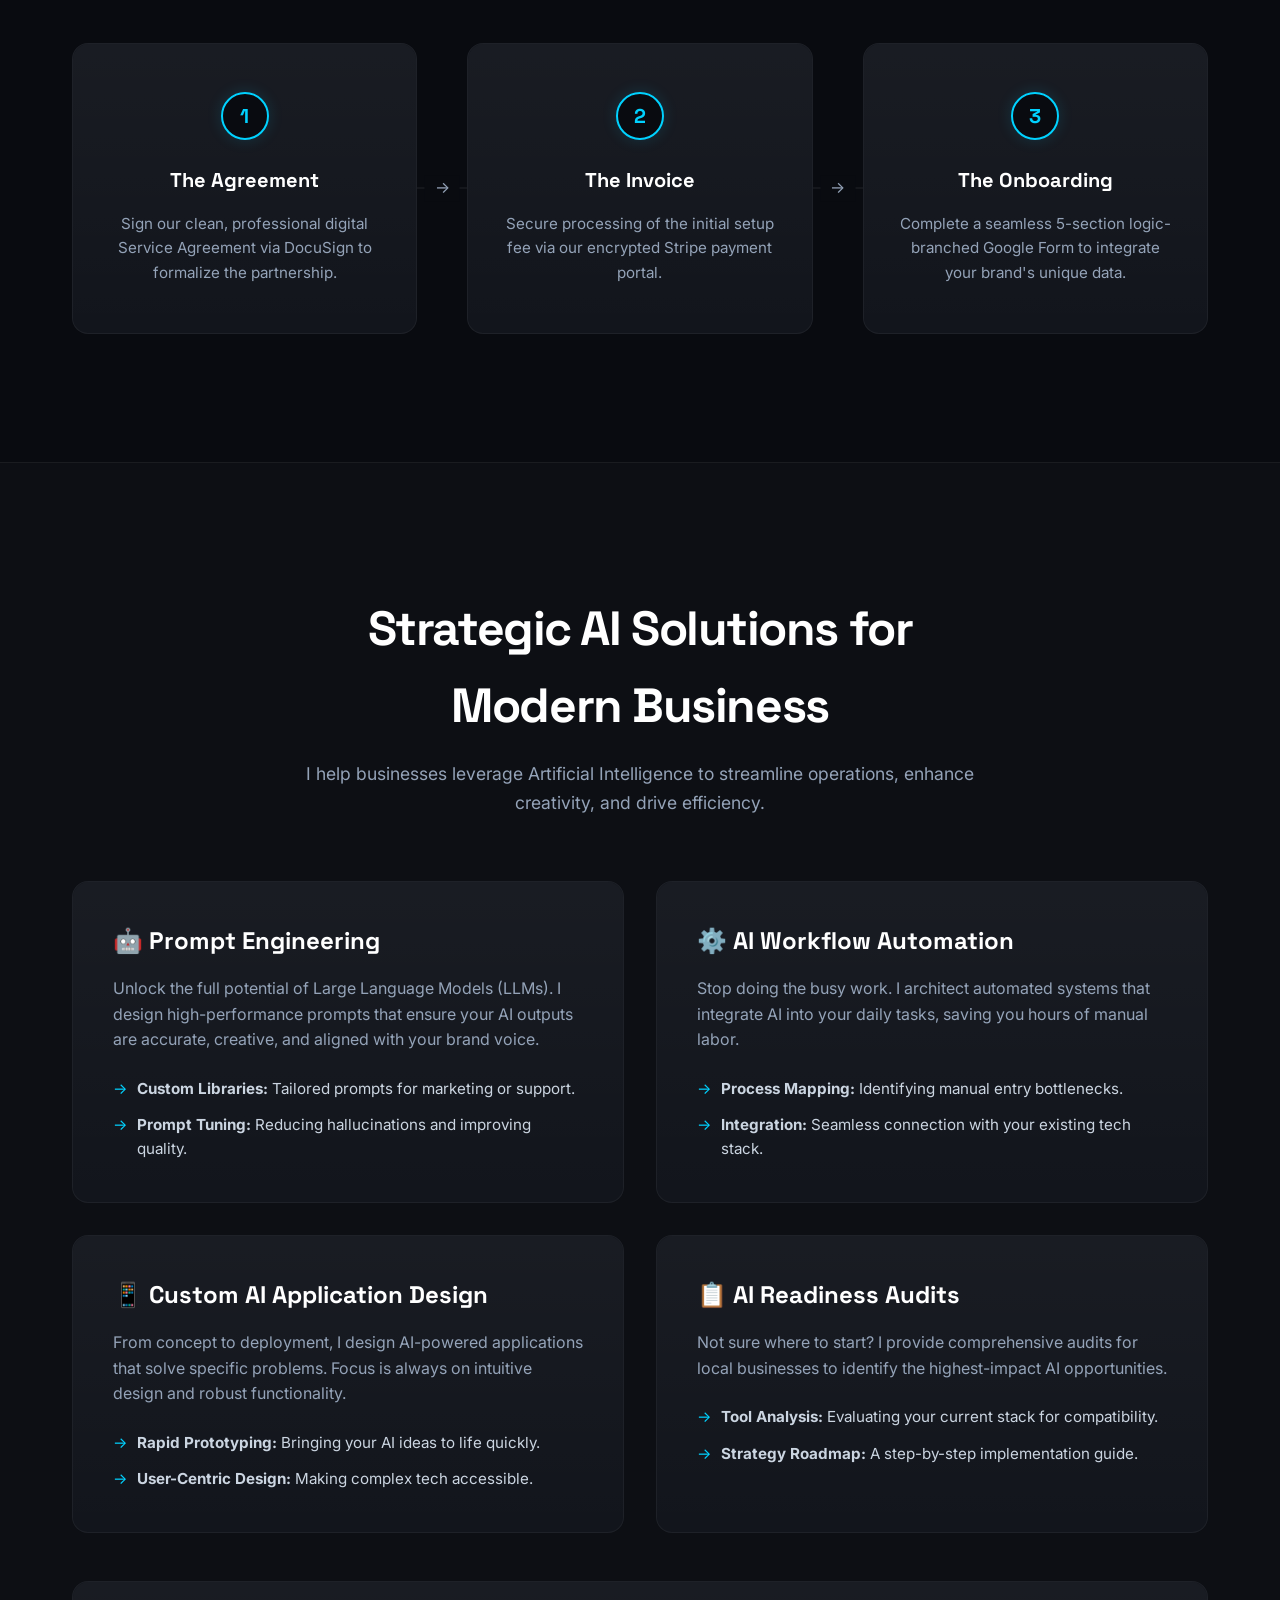
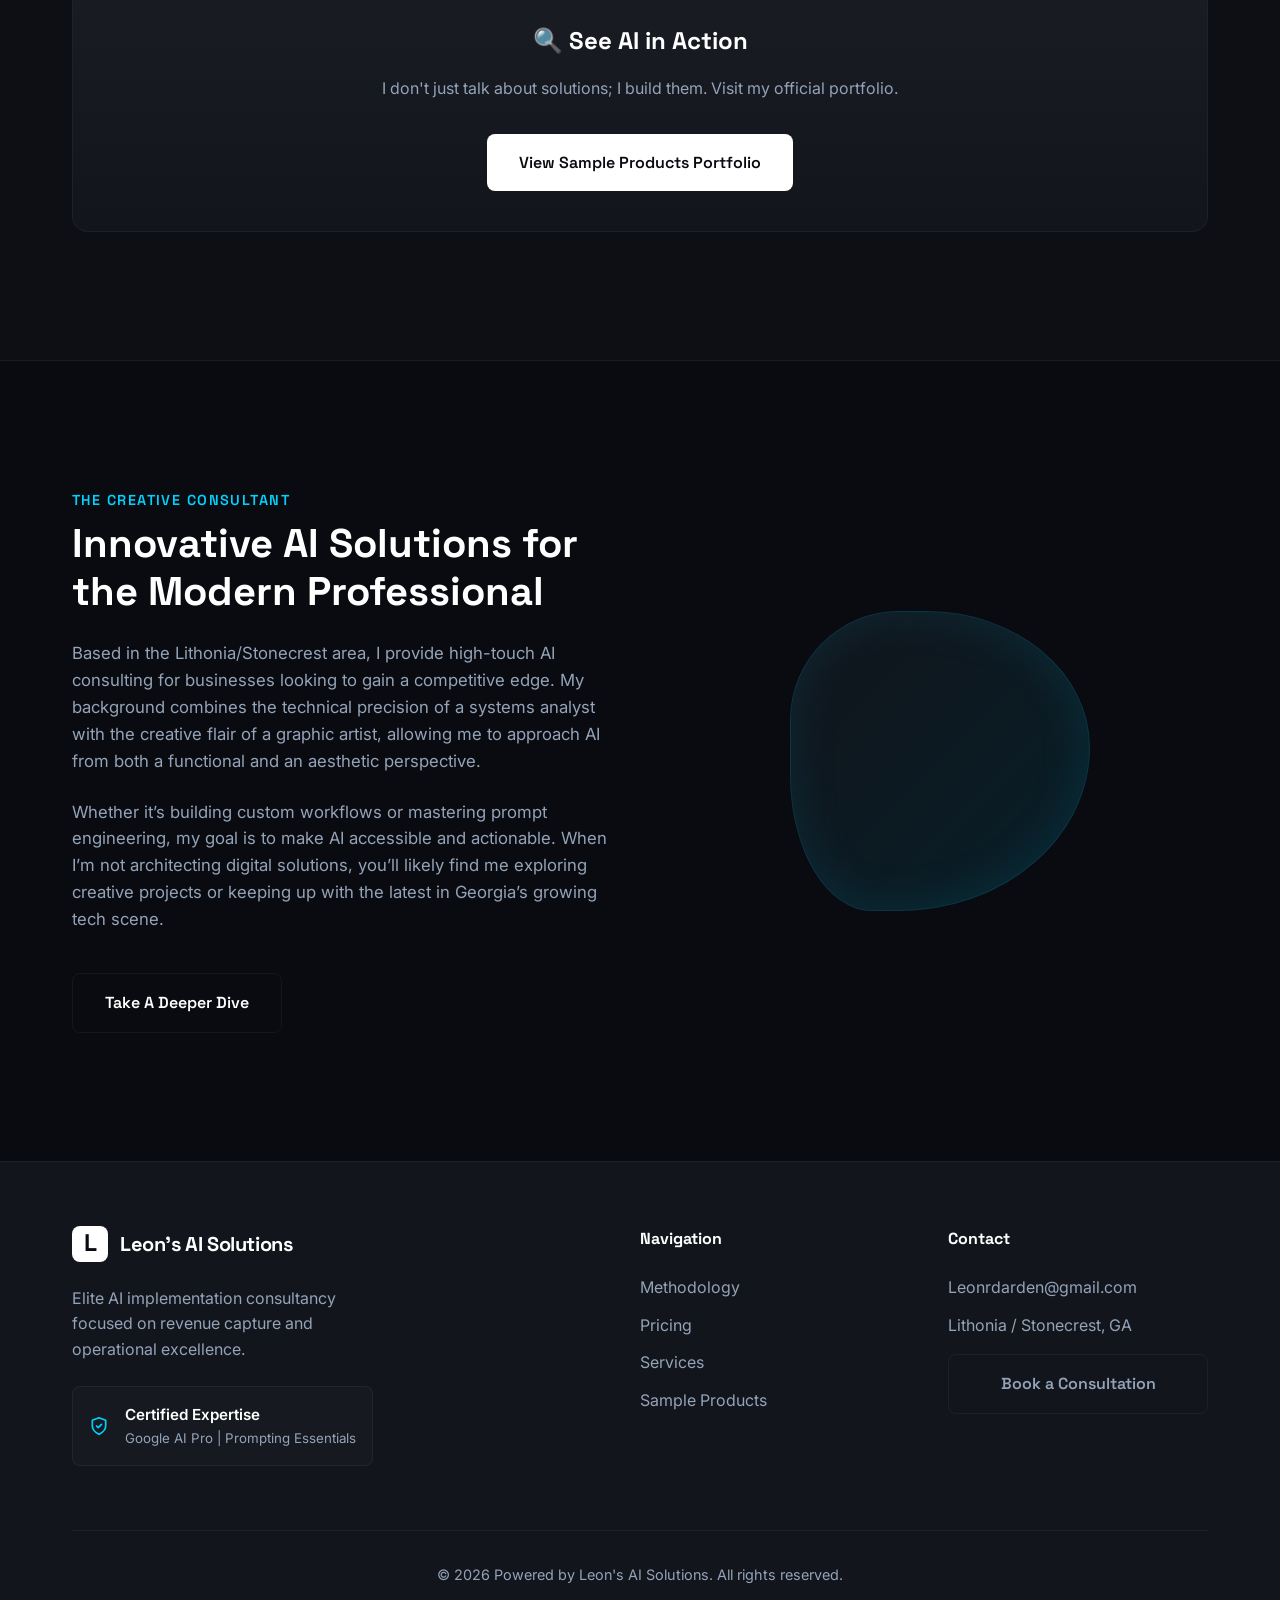
==== commit 13c86cad: "Add links to external arch-tool" ====
--- a/leons-ai.html
+++ b/leons-ai.html
@@ -272,6 +272,7 @@
                         <h2>Innovative AI Solutions for the Modern Professional</h2>
                         <p>Based in the Lithonia/Stonecrest area, I provide high-touch AI consulting for businesses looking to gain a competitive edge. My background combines the technical precision of a systems analyst with the creative flair of a graphic artist, allowing me to approach AI from both a functional and an aesthetic perspective.</p>
                         <p>Whether it’s building custom workflows or mastering prompt engineering, my goal is to make AI accessible and actionable. When I’m not architecting digital solutions, you’ll likely find me exploring creative projects or keeping up with the latest in Georgia’s growing tech scene.</p>
+                        <a href="https://leonrdardenaitech.github.io/arch-tool/" class="btn btn-outline" style="margin-top: 1rem; display: inline-block;">Take A Deeper Dive</a>
                     </div>
                     <div class="about-visual">
                         <div class="ag-abstract-shape"></div>
@@ -294,13 +295,13 @@
                     <p class="footer-desc">Elite AI implementation consultancy focused on revenue capture and operational excellence.</p>
                     
                     <!-- Trust Badge -->
-                    <div class="trust-badge">
+                    <a href="https://leonrdardenaitech.github.io/arch-tool/#verified-architecture-core" class="trust-badge" style="text-decoration: none; color: inherit; transition: border-color 0.3s ease;">
                         <svg xmlns="http://www.w3.org/2000/svg" width="20" height="20" viewBox="0 0 24 24" fill="none" stroke="var(--accent-blue)" stroke-width="2" stroke-linecap="round" stroke-linejoin="round"><path d="M12 22s8-4 8-10V5l-8-3-8 3v7c0 6 8 10 8 10z"></path><path d="m9 12 2 2 4-4"></path></svg>
                         <div class="badge-text">
                             <span>Certified Expertise</span>
                             <small>Google AI Pro | Prompting Essentials</small>
                         </div>
-                    </div>
+                    </a>
                 </div>
 
                 <div class="footer-links">
